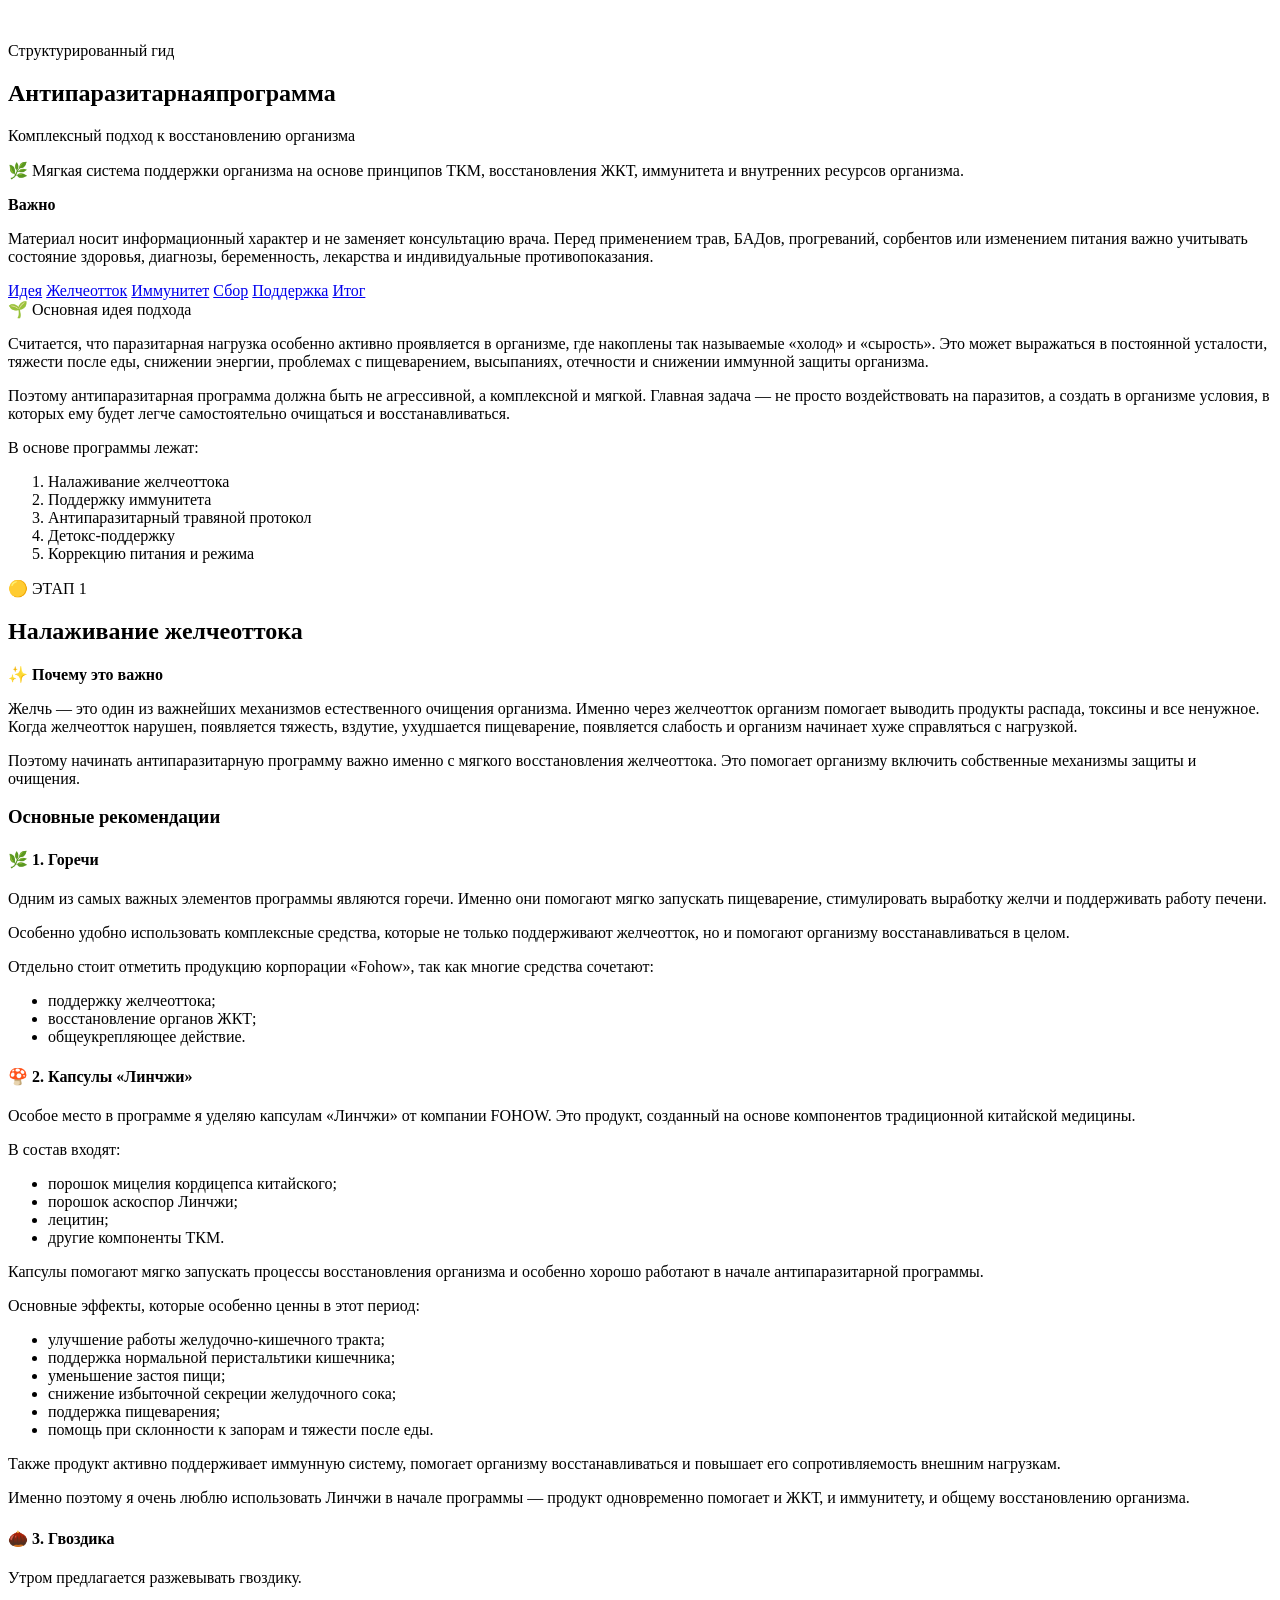
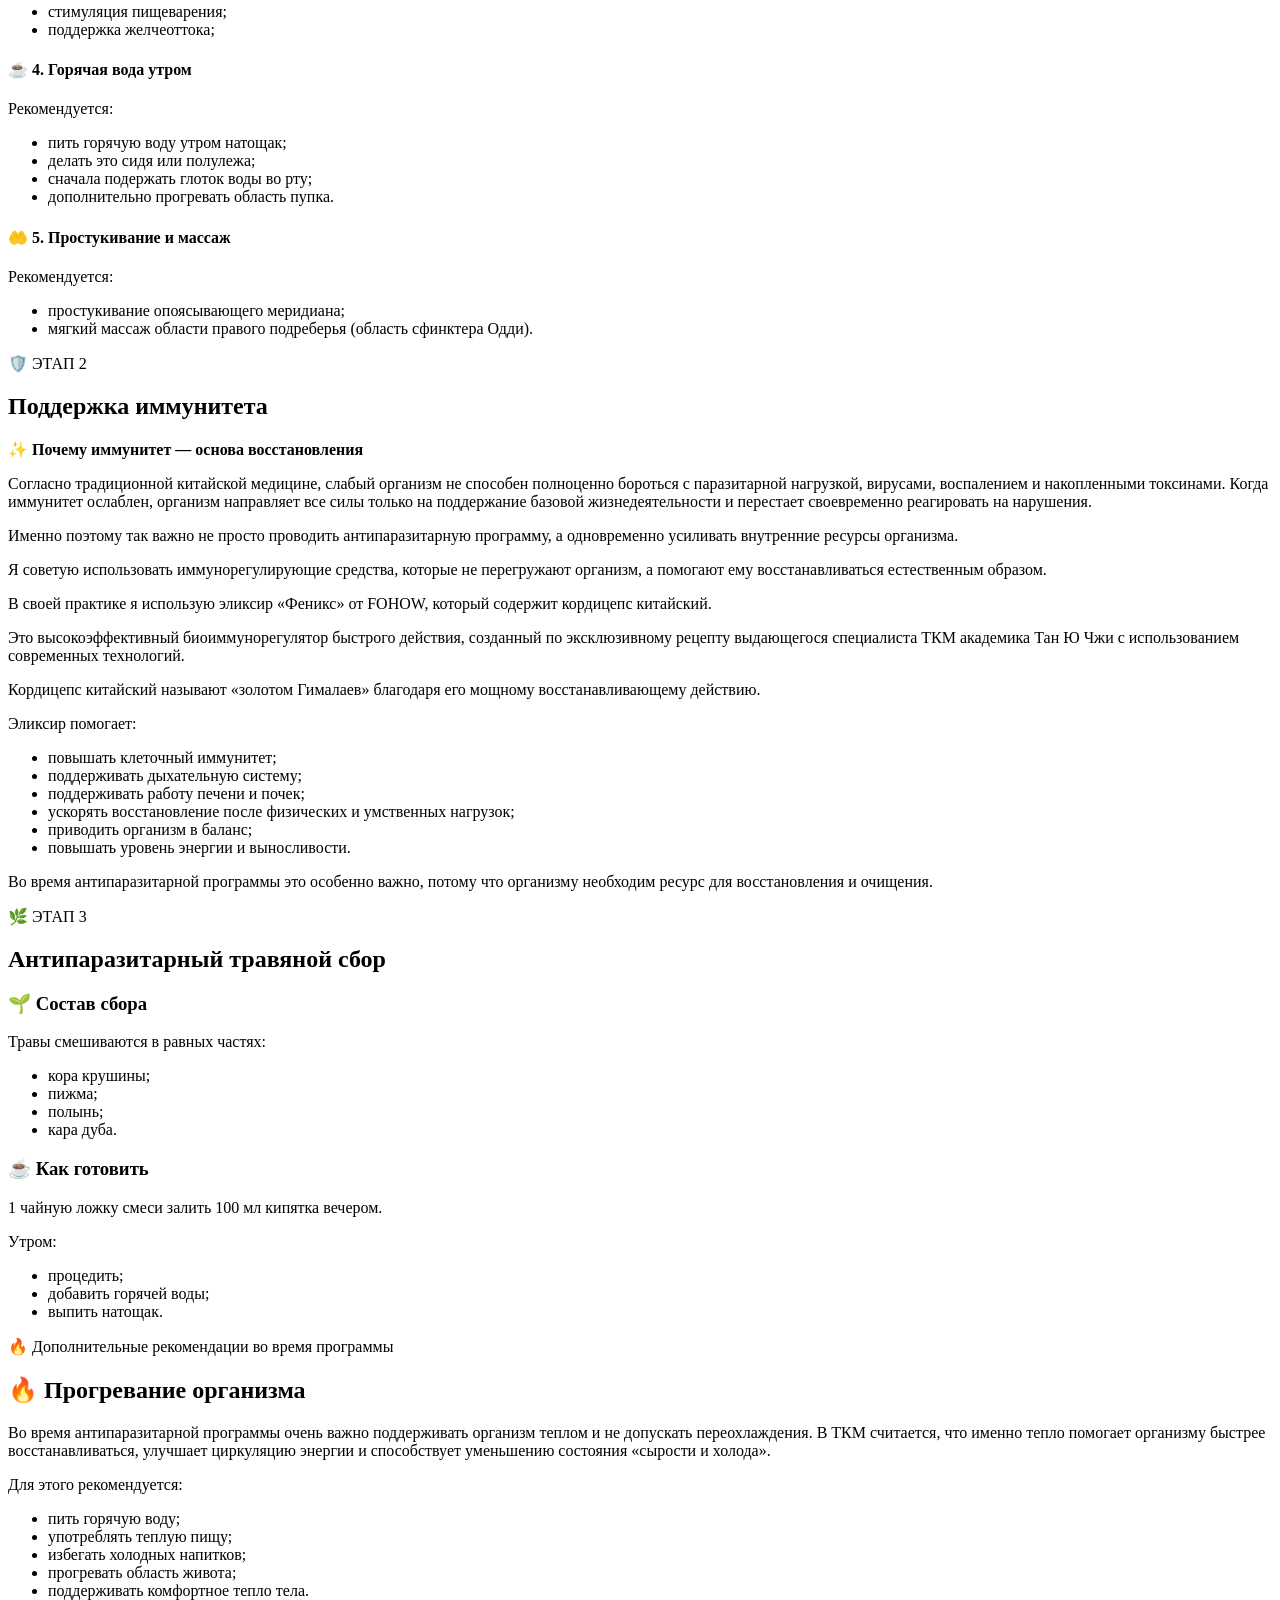
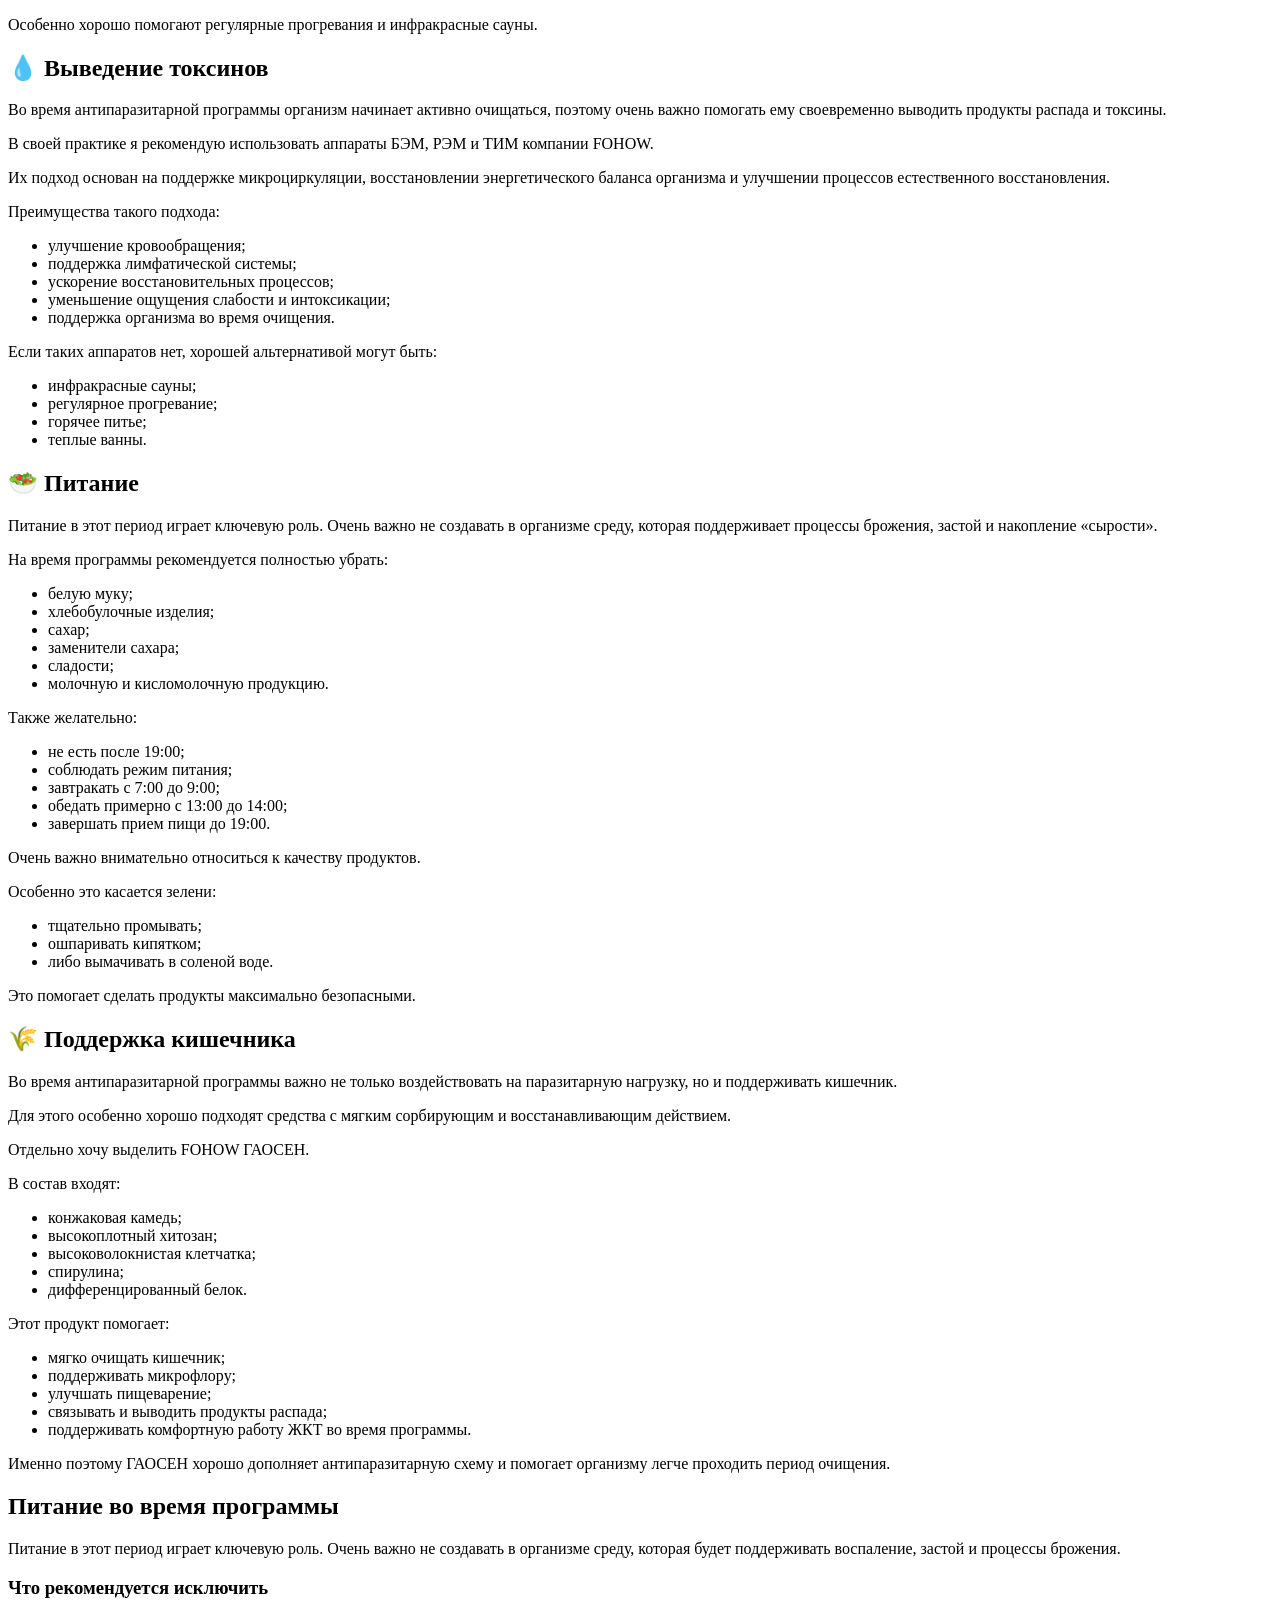
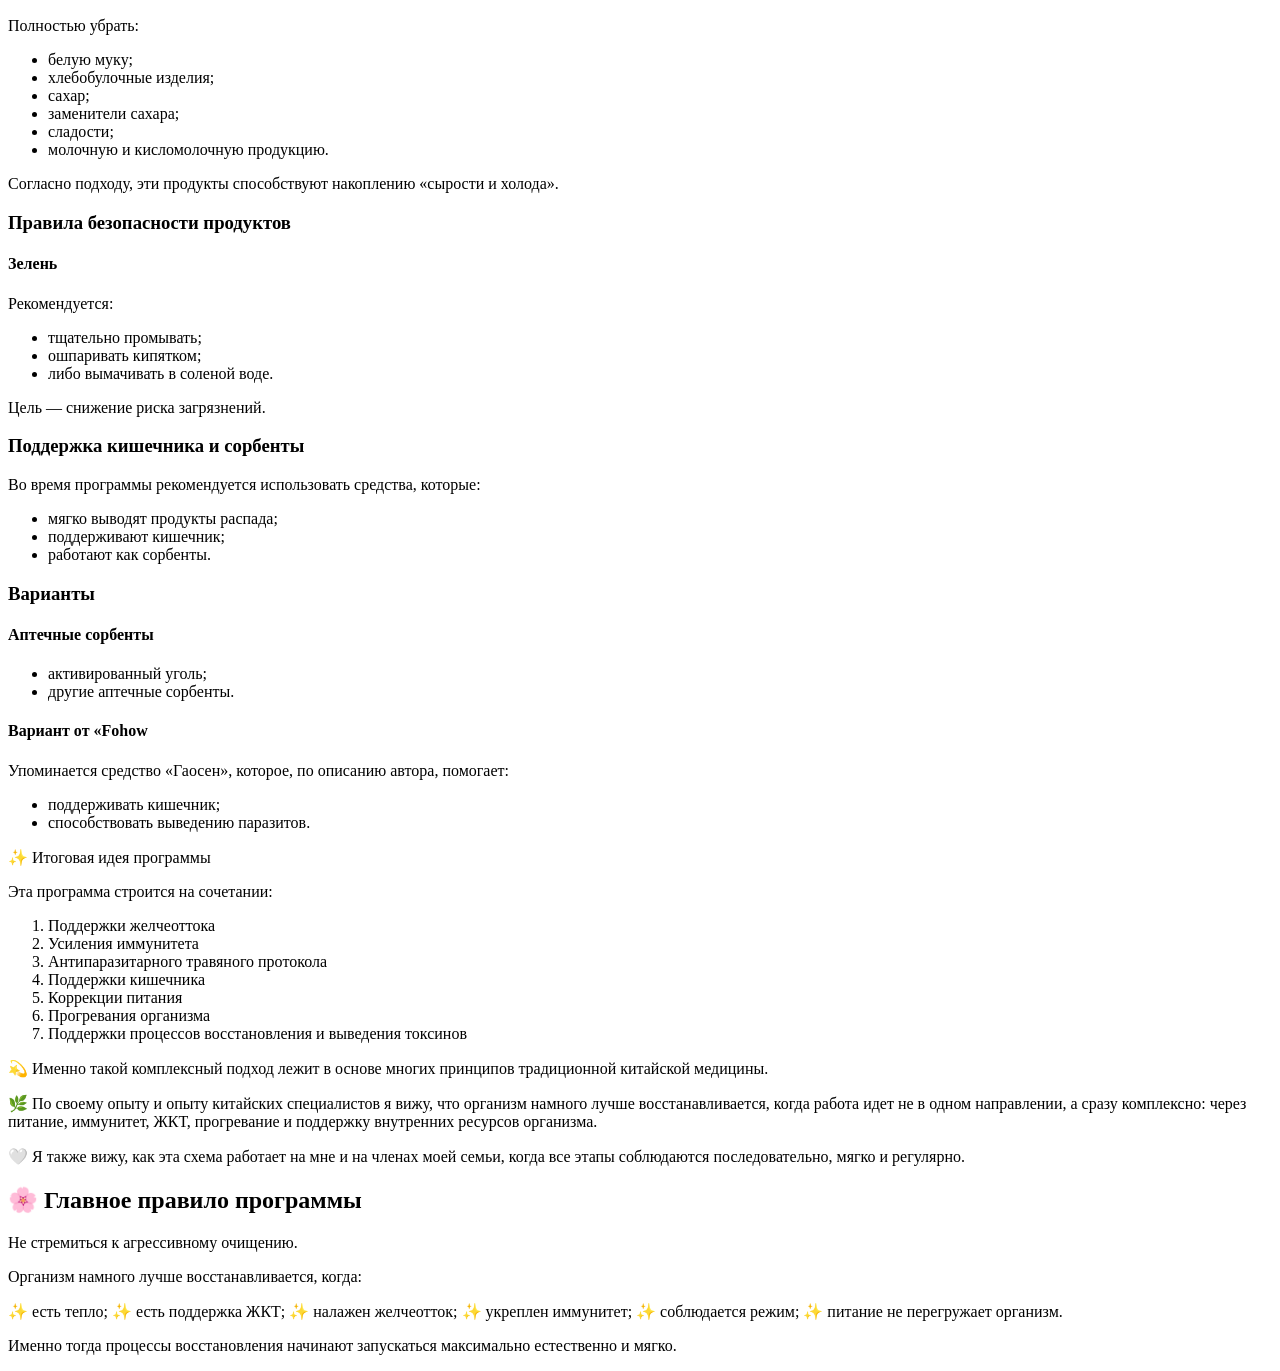
==== index.html @ 3c1a1177 "Add files via upload" ====
<!doctype html>
<html lang="ru">
<head>
  <meta charset="utf-8">
  <meta name="viewport" content="width=device-width, initial-scale=1">
  <title>Антипаразитарная программа</title>
  <link rel="preconnect" href="https://fonts.googleapis.com">
  <link rel="preconnect" href="https://fonts.gstatic.com" crossorigin>
  <link href="https://fonts.googleapis.com/css2?family=Manrope:wght@400;500;600;700;800&family=Playfair+Display:wght@700;800&display=swap" rel="stylesheet">
  <link rel="stylesheet" href="styles.css">
</head>
<body>
  <main class="page-shell">
    <section class="hero">
      <div class="hero-media" aria-hidden="true">
        <img src="assets/hero-wellness.png" alt="">
      </div>
      <div class="hero-content">
        <p class="eyebrow">Структурированный гид</p>
        <h1><span>Антипаразитарная</span><span>программа</span></h1>
        <p class="hero-subtitle">Комплексный подход к восстановлению организма</p>
      </div>
    </section>

    <section class="intro glass-block">
      <p>🌿 Мягкая система поддержки организма на основе принципов ТКМ, восстановления ЖКТ, иммунитета и внутренних ресурсов организма.</p>
    </section>

    <section class="warning-block">
      <strong>Важно</strong>
      <p>Материал носит информационный характер и не заменяет консультацию врача. Перед применением трав, БАДов, прогреваний, сорбентов или изменением питания важно учитывать состояние здоровья, диагнозы, беременность, лекарства и индивидуальные противопоказания.</p>
    </section>

    <nav class="pill-nav" aria-label="Разделы программы">
      <a href="#idea">Идея</a>
      <a href="#stage-1">Желчеотток</a>
      <a href="#stage-2">Иммунитет</a>
      <a href="#stage-3">Сбор</a>
      <a href="#support">Поддержка</a>
      <a href="#final">Итог</a>
    </nav>

    <section id="idea" class="content-card card-sage">
      <div class="section-kicker">🌱 Основная идея подхода</div>
      <p>Считается, что паразитарная нагрузка особенно активно проявляется в организме, где накоплены так называемые «холод» и «сырость». Это может выражаться в постоянной усталости, тяжести после еды, снижении энергии, проблемах с пищеварением, высыпаниях, отечности и снижении иммунной защиты организма.</p>
      <p>Поэтому антипаразитарная программа должна быть не агрессивной, а комплексной и мягкой. Главная задача — не просто воздействовать на паразитов, а создать в организме условия, в которых ему будет легче самостоятельно очищаться и восстанавливаться.</p>
      <div class="lux-list">
        <p>В основе программы лежат:</p>
        <ol>
          <li>Налаживание желчеоттока</li>
          <li>Поддержку иммунитета</li>
          <li>Антипаразитарный травяной протокол</li>
          <li>Детокс-поддержку</li>
          <li>Коррекцию питания и режима</li>
        </ol>
      </div>
    </section>

    <section id="stage-1" class="content-card card-gold">
      <div class="stage-label">🟡 ЭТАП 1</div>
      <h2>Налаживание желчеоттока</h2>

      <div class="warning-block compact">
        <strong>✨ Почему это важно</strong>
        <p>Желчь — это один из важнейших механизмов естественного очищения организма. Именно через желчеотток организм помогает выводить продукты распада, токсины и все ненужное. Когда желчеотток нарушен, появляется тяжесть, вздутие, ухудшается пищеварение, появляется слабость и организм начинает хуже справляться с нагрузкой.</p>
      </div>

      <p>Поэтому начинать антипаразитарную программу важно именно с мягкого восстановления желчеоттока. Это помогает организму включить собственные механизмы защиты и очищения.</p>

      <h3>Основные рекомендации</h3>
      <article class="mini-panel">
        <h4>🌿 1. Горечи</h4>
        <p>Одним из самых важных элементов программы являются горечи. Именно они помогают мягко запускать пищеварение, стимулировать выработку желчи и поддерживать работу печени.</p>
        <p>Особенно удобно использовать комплексные средства, которые не только поддерживают желчеотток, но и помогают организму восстанавливаться в целом.</p>
        <p>Отдельно стоит отметить продукцию корпорации «Fohow», так как многие средства сочетают:</p>
        <ul>
          <li>поддержку желчеоттока;</li>
          <li>восстановление органов ЖКТ;</li>
          <li>общеукрепляющее действие.</li>
        </ul>
      </article>

      <article class="mini-panel">
        <h4>🍄 2. Капсулы «Линчжи»</h4>
        <p>Особое место в программе я уделяю капсулам «Линчжи» от компании FOHOW. Это продукт, созданный на основе компонентов традиционной китайской медицины.</p>
        <p>В состав входят:</p>
        <ul>
          <li>порошок мицелия кордицепса китайского;</li>
          <li>порошок аскоспор Линчжи;</li>
          <li>лецитин;</li>
          <li>другие компоненты ТКМ.</li>
        </ul>
        <p>Капсулы помогают мягко запускать процессы восстановления организма и особенно хорошо работают в начале антипаразитарной программы.</p>
        <p>Основные эффекты, которые особенно ценны в этот период:</p>
        <ul>
          <li>улучшение работы желудочно-кишечного тракта;</li>
          <li>поддержка нормальной перистальтики кишечника;</li>
          <li>уменьшение застоя пищи;</li>
          <li>снижение избыточной секреции желудочного сока;</li>
          <li>поддержка пищеварения;</li>
          <li>помощь при склонности к запорам и тяжести после еды.</li>
        </ul>
        <p>Также продукт активно поддерживает иммунную систему, помогает организму восстанавливаться и повышает его сопротивляемость внешним нагрузкам.</p>
        <p>Именно поэтому я очень люблю использовать Линчжи в начале программы — продукт одновременно помогает и ЖКТ, и иммунитету, и общему восстановлению организма.</p>
      </article>

      <article class="mini-panel">
        <h4>🌰 3. Гвоздика</h4>
        <p>Утром предлагается разжевывать гвоздику.</p>
        <ul>
          <li>стимуляция пищеварения;</li>
          <li>поддержка желчеоттока;</li>
        </ul>
      </article>

      <article class="mini-panel">
        <h4>☕ 4. Горячая вода утром</h4>
        <p>Рекомендуется:</p>
        <ul>
          <li>пить горячую воду утром натощак;</li>
          <li>делать это сидя или полулежа;</li>
          <li>сначала подержать глоток воды во рту;</li>
          <li>дополнительно прогревать область пупка.</li>
        </ul>
      </article>

      <article class="mini-panel">
        <h4>🤲 5. Простукивание и массаж</h4>
        <p>Рекомендуется:</p>
        <ul>
          <li>простукивание опоясывающего меридиана;</li>
          <li>мягкий массаж области правого подреберья (область сфинктера Одди).</li>
        </ul>
      </article>
    </section>

    <section id="stage-2" class="content-card card-blue">
      <div class="stage-label">🛡️ ЭТАП 2</div>
      <h2>Поддержка иммунитета</h2>

      <div class="warning-block compact">
        <strong>✨ Почему иммунитет — основа восстановления</strong>
        <p>Согласно традиционной китайской медицине, слабый организм не способен полноценно бороться с паразитарной нагрузкой, вирусами, воспалением и накопленными токсинами. Когда иммунитет ослаблен, организм направляет все силы только на поддержание базовой жизнедеятельности и перестает своевременно реагировать на нарушения.</p>
      </div>

      <p>Именно поэтому так важно не просто проводить антипаразитарную программу, а одновременно усиливать внутренние ресурсы организма.</p>
      <p>Я советую использовать иммунорегулирующие средства, которые не перегружают организм, а помогают ему восстанавливаться естественным образом.</p>
      <p>В своей практике я использую эликсир «Феникс» от FOHOW, который содержит кордицепс китайский.</p>
      <p>Это высокоэффективный биоиммунорегулятор быстрого действия, созданный по эксклюзивному рецепту выдающегося специалиста ТКМ академика Тан Ю Чжи с использованием современных технологий.</p>
      <p>Кордицепс китайский называют «золотом Гималаев» благодаря его мощному восстанавливающему действию.</p>
      <p>Эликсир помогает:</p>
      <ul>
        <li>повышать клеточный иммунитет;</li>
        <li>поддерживать дыхательную систему;</li>
        <li>поддерживать работу печени и почек;</li>
        <li>ускорять восстановление после физических и умственных нагрузок;</li>
        <li>приводить организм в баланс;</li>
        <li>повышать уровень энергии и выносливости.</li>
      </ul>
      <div class="warning-block compact">
        <p>Во время антипаразитарной программы это особенно важно, потому что организму необходим ресурс для восстановления и очищения.</p>
      </div>
    </section>

    <section id="stage-3" class="content-card card-herbal">
      <div class="stage-label">🌿 ЭТАП 3</div>
      <h2>Антипаразитарный травяной сбор</h2>

      <article class="mini-panel">
        <h3>🌱 Состав сбора</h3>
        <p>Травы смешиваются в равных частях:</p>
        <ul>
          <li>кора крушины;</li>
          <li>пижма;</li>
          <li>полынь;</li>
          <li>кара дуба.</li>
        </ul>
      </article>

      <article class="mini-panel">
        <h3>☕ Как готовить</h3>
        <p>1 чайную ложку смеси залить 100 мл кипятка вечером.</p>
        <p>Утром:</p>
        <ul>
          <li>процедить;</li>
          <li>добавить горячей воды;</li>
          <li>выпить натощак.</li>
        </ul>
      </article>
    </section>

    <section id="support" class="content-card card-coral">
      <div class="section-kicker">🔥 Дополнительные рекомендации во время программы</div>

      <article class="mini-panel">
        <h2>🔥 Прогревание организма</h2>
        <p>Во время антипаразитарной программы очень важно поддерживать организм теплом и не допускать переохлаждения. В ТКМ считается, что именно тепло помогает организму быстрее восстанавливаться, улучшает циркуляцию энергии и способствует уменьшению состояния «сырости и холода».</p>
        <p>Для этого рекомендуется:</p>
        <ul>
          <li>пить горячую воду;</li>
          <li>употреблять теплую пищу;</li>
          <li>избегать холодных напитков;</li>
          <li>прогревать область живота;</li>
          <li>поддерживать комфортное тепло тела.</li>
        </ul>
        <p>Особенно хорошо помогают регулярные прогревания и инфракрасные сауны.</p>
      </article>

      <article class="mini-panel">
        <h2>💧 Выведение токсинов</h2>
        <p>Во время антипаразитарной программы организм начинает активно очищаться, поэтому очень важно помогать ему своевременно выводить продукты распада и токсины.</p>
        <p>В своей практике я рекомендую использовать аппараты БЭМ, РЭМ и ТИМ компании FOHOW.</p>
        <p>Их подход основан на поддержке микроциркуляции, восстановлении энергетического баланса организма и улучшении процессов естественного восстановления.</p>
        <p>Преимущества такого подхода:</p>
        <ul>
          <li>улучшение кровообращения;</li>
          <li>поддержка лимфатической системы;</li>
          <li>ускорение восстановительных процессов;</li>
          <li>уменьшение ощущения слабости и интоксикации;</li>
          <li>поддержка организма во время очищения.</li>
        </ul>
        <p>Если таких аппаратов нет, хорошей альтернативой могут быть:</p>
        <ul>
          <li>инфракрасные сауны;</li>
          <li>регулярное прогревание;</li>
          <li>горячее питье;</li>
          <li>теплые ванны.</li>
        </ul>
      </article>

      <article class="mini-panel">
        <h2>🥗 Питание</h2>
        <p>Питание в этот период играет ключевую роль. Очень важно не создавать в организме среду, которая поддерживает процессы брожения, застой и накопление «сырости».</p>
        <p>На время программы рекомендуется полностью убрать:</p>
        <ul>
          <li>белую муку;</li>
          <li>хлебобулочные изделия;</li>
          <li>сахар;</li>
          <li>заменители сахара;</li>
          <li>сладости;</li>
          <li>молочную и кисломолочную продукцию.</li>
        </ul>
        <p>Также желательно:</p>
        <ul>
          <li>не есть после 19:00;</li>
          <li>соблюдать режим питания;</li>
          <li>завтракать с 7:00 до 9:00;</li>
          <li>обедать примерно с 13:00 до 14:00;</li>
          <li>завершать прием пищи до 19:00.</li>
        </ul>
        <p>Очень важно внимательно относиться к качеству продуктов.</p>
        <p>Особенно это касается зелени:</p>
        <ul>
          <li>тщательно промывать;</li>
          <li>ошпаривать кипятком;</li>
          <li>либо вымачивать в соленой воде.</li>
        </ul>
        <p>Это помогает сделать продукты максимально безопасными.</p>
      </article>

      <article class="mini-panel">
        <h2>🌾 Поддержка кишечника</h2>
        <p>Во время антипаразитарной программы важно не только воздействовать на паразитарную нагрузку, но и поддерживать кишечник.</p>
        <p>Для этого особенно хорошо подходят средства с мягким сорбирующим и восстанавливающим действием.</p>
        <p>Отдельно хочу выделить FOHOW ГАОСЕН.</p>
        <p>В состав входят:</p>
        <ul>
          <li>конжаковая камедь;</li>
          <li>высокоплотный хитозан;</li>
          <li>высоковолокнистая клетчатка;</li>
          <li>спирулина;</li>
          <li>дифференцированный белок.</li>
        </ul>
        <p>Этот продукт помогает:</p>
        <ul>
          <li>мягко очищать кишечник;</li>
          <li>поддерживать микрофлору;</li>
          <li>улучшать пищеварение;</li>
          <li>связывать и выводить продукты распада;</li>
          <li>поддерживать комфортную работу ЖКТ во время программы.</li>
        </ul>
        <p>Именно поэтому ГАОСЕН хорошо дополняет антипаразитарную схему и помогает организму легче проходить период очищения.</p>
      </article>
    </section>

    <section class="content-card card-ivory">
      <h2>Питание во время программы</h2>
      <p>Питание в этот период играет ключевую роль. Очень важно не создавать в организме среду, которая будет поддерживать воспаление, застой и процессы брожения.</p>

      <article class="mini-panel">
        <h3>Что рекомендуется исключить</h3>
        <p>Полностью убрать:</p>
        <ul>
          <li>белую муку;</li>
          <li>хлебобулочные изделия;</li>
          <li>сахар;</li>
          <li>заменители сахара;</li>
          <li>сладости;</li>
          <li>молочную и кисломолочную продукцию.</li>
        </ul>
        <div class="warning-block compact">
          <p>Согласно подходу, эти продукты способствуют накоплению «сырости и холода».</p>
        </div>
      </article>

      <article class="mini-panel">
        <h3>Правила безопасности продуктов</h3>
        <h4>Зелень</h4>
        <p>Рекомендуется:</p>
        <ul>
          <li>тщательно промывать;</li>
          <li>ошпаривать кипятком;</li>
          <li>либо вымачивать в соленой воде.</li>
        </ul>
        <p>Цель — снижение риска загрязнений.</p>
      </article>

      <article class="mini-panel">
        <h3>Поддержка кишечника и сорбенты</h3>
        <p>Во время программы рекомендуется использовать средства, которые:</p>
        <ul>
          <li>мягко выводят продукты распада;</li>
          <li>поддерживают кишечник;</li>
          <li>работают как сорбенты.</li>
        </ul>
      </article>

      <article class="mini-panel">
        <h3>Варианты</h3>
        <h4>Аптечные сорбенты</h4>
        <ul>
          <li>активированный уголь;</li>
          <li>другие аптечные сорбенты.</li>
        </ul>
        <h4>Вариант от «Fohow</h4>
        <p>Упоминается средство «Гаосен», которое, по описанию автора, помогает:</p>
        <ul>
          <li>поддерживать кишечник;</li>
          <li>способствовать выведению паразитов.</li>
        </ul>
      </article>
    </section>

    <section id="final" class="content-card card-night">
      <div class="section-kicker">✨ Итоговая идея программы</div>
      <p>Эта программа строится на сочетании:</p>
      <ol>
        <li>Поддержки желчеоттока</li>
        <li>Усиления иммунитета</li>
        <li>Антипаразитарного травяного протокола</li>
        <li>Поддержки кишечника</li>
        <li>Коррекции питания</li>
        <li>Прогревания организма</li>
        <li>Поддержки процессов восстановления и выведения токсинов</li>
      </ol>
      <p>💫 Именно такой комплексный подход лежит в основе многих принципов традиционной китайской медицины.</p>
      <p>🌿 По своему опыту и опыту китайских специалистов я вижу, что организм намного лучше восстанавливается, когда работа идет не в одном направлении, а сразу комплексно: через питание, иммунитет, ЖКТ, прогревание и поддержку внутренних ресурсов организма.</p>
      <p>🤍 Я также вижу, как эта схема работает на мне и на членах моей семьи, когда все этапы соблюдаются последовательно, мягко и регулярно.</p>

      <div class="final-rule">
        <h2>🌸 Главное правило программы</h2>
        <p>Не стремиться к агрессивному очищению.</p>
        <p>Организм намного лучше восстанавливается, когда:</p>
        <p>✨ есть тепло; ✨ есть поддержка ЖКТ; ✨ налажен желчеотток; ✨ укреплен иммунитет; ✨ соблюдается режим; ✨ питание не перегружает организм.</p>
        <p>Именно тогда процессы восстановления начинают запускаться максимально естественно и мягко.</p>
      </div>
    </section>
  </main>
</body>
</html>
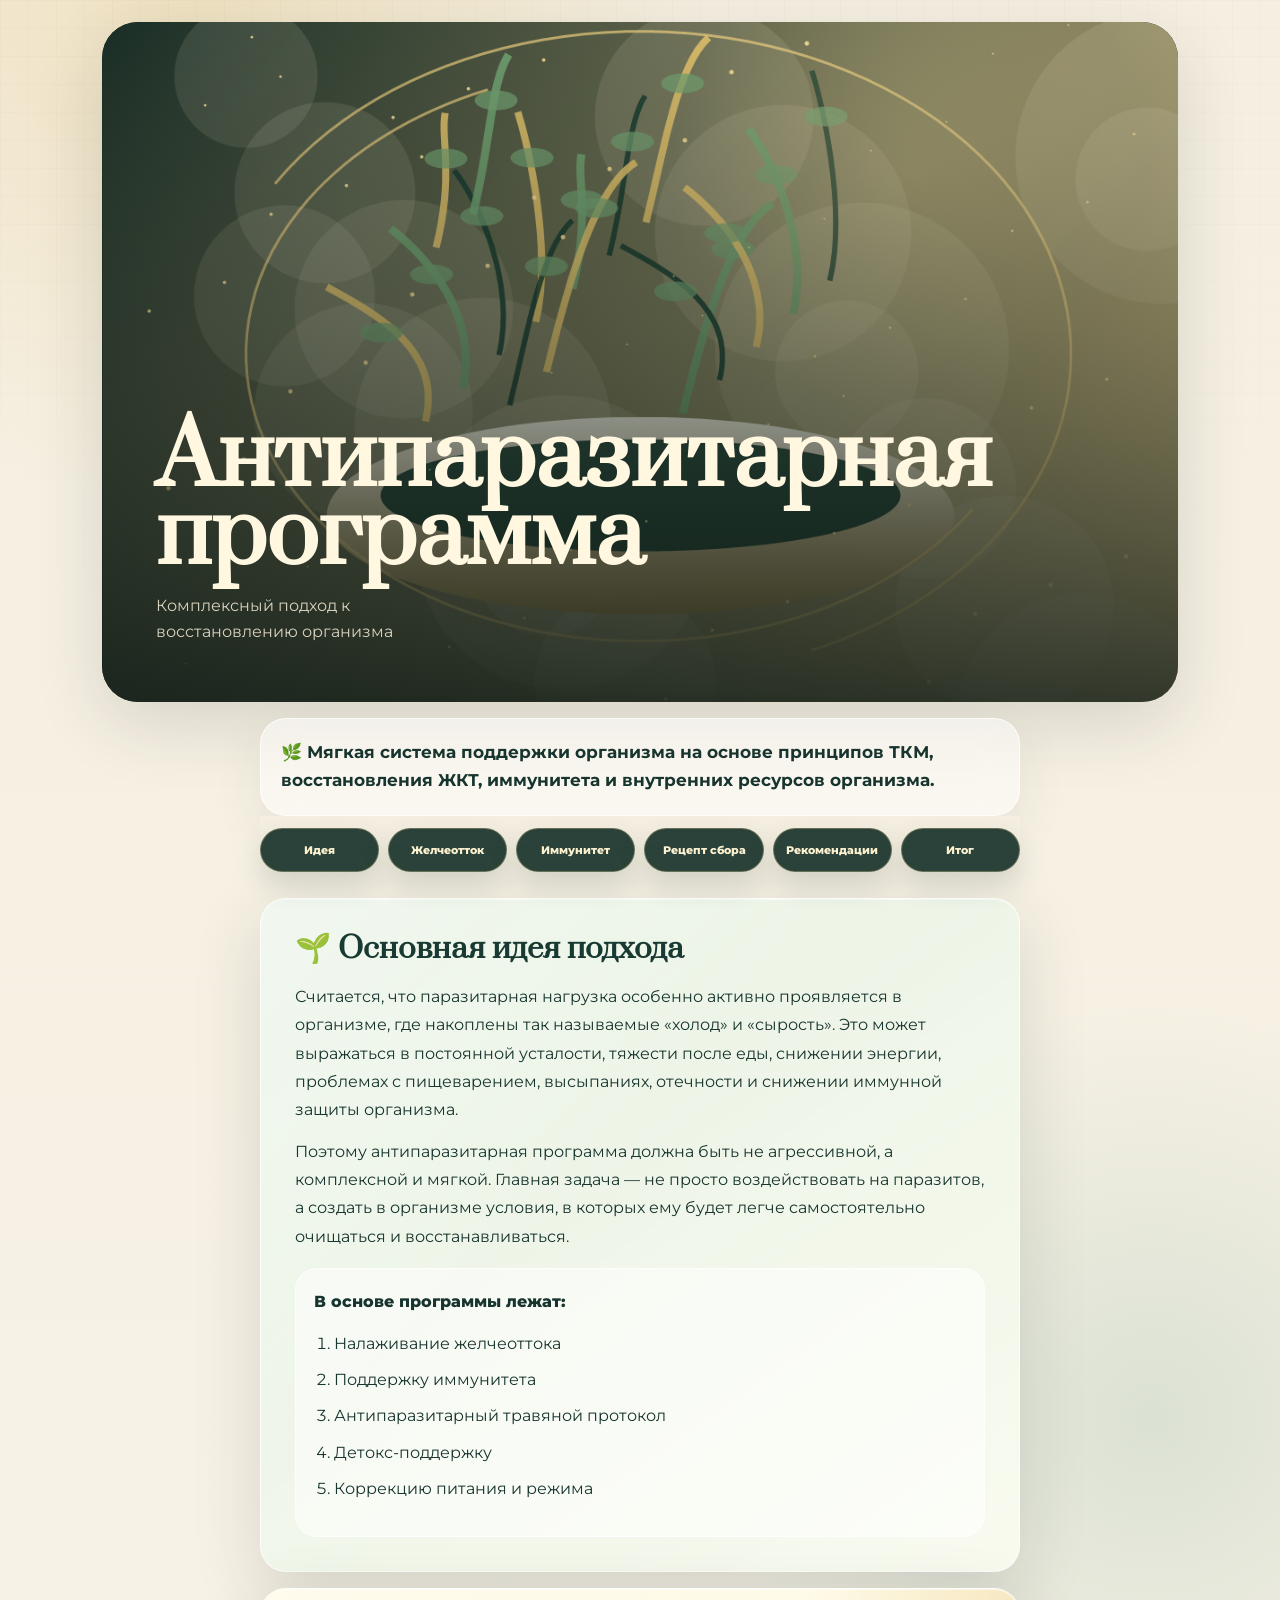
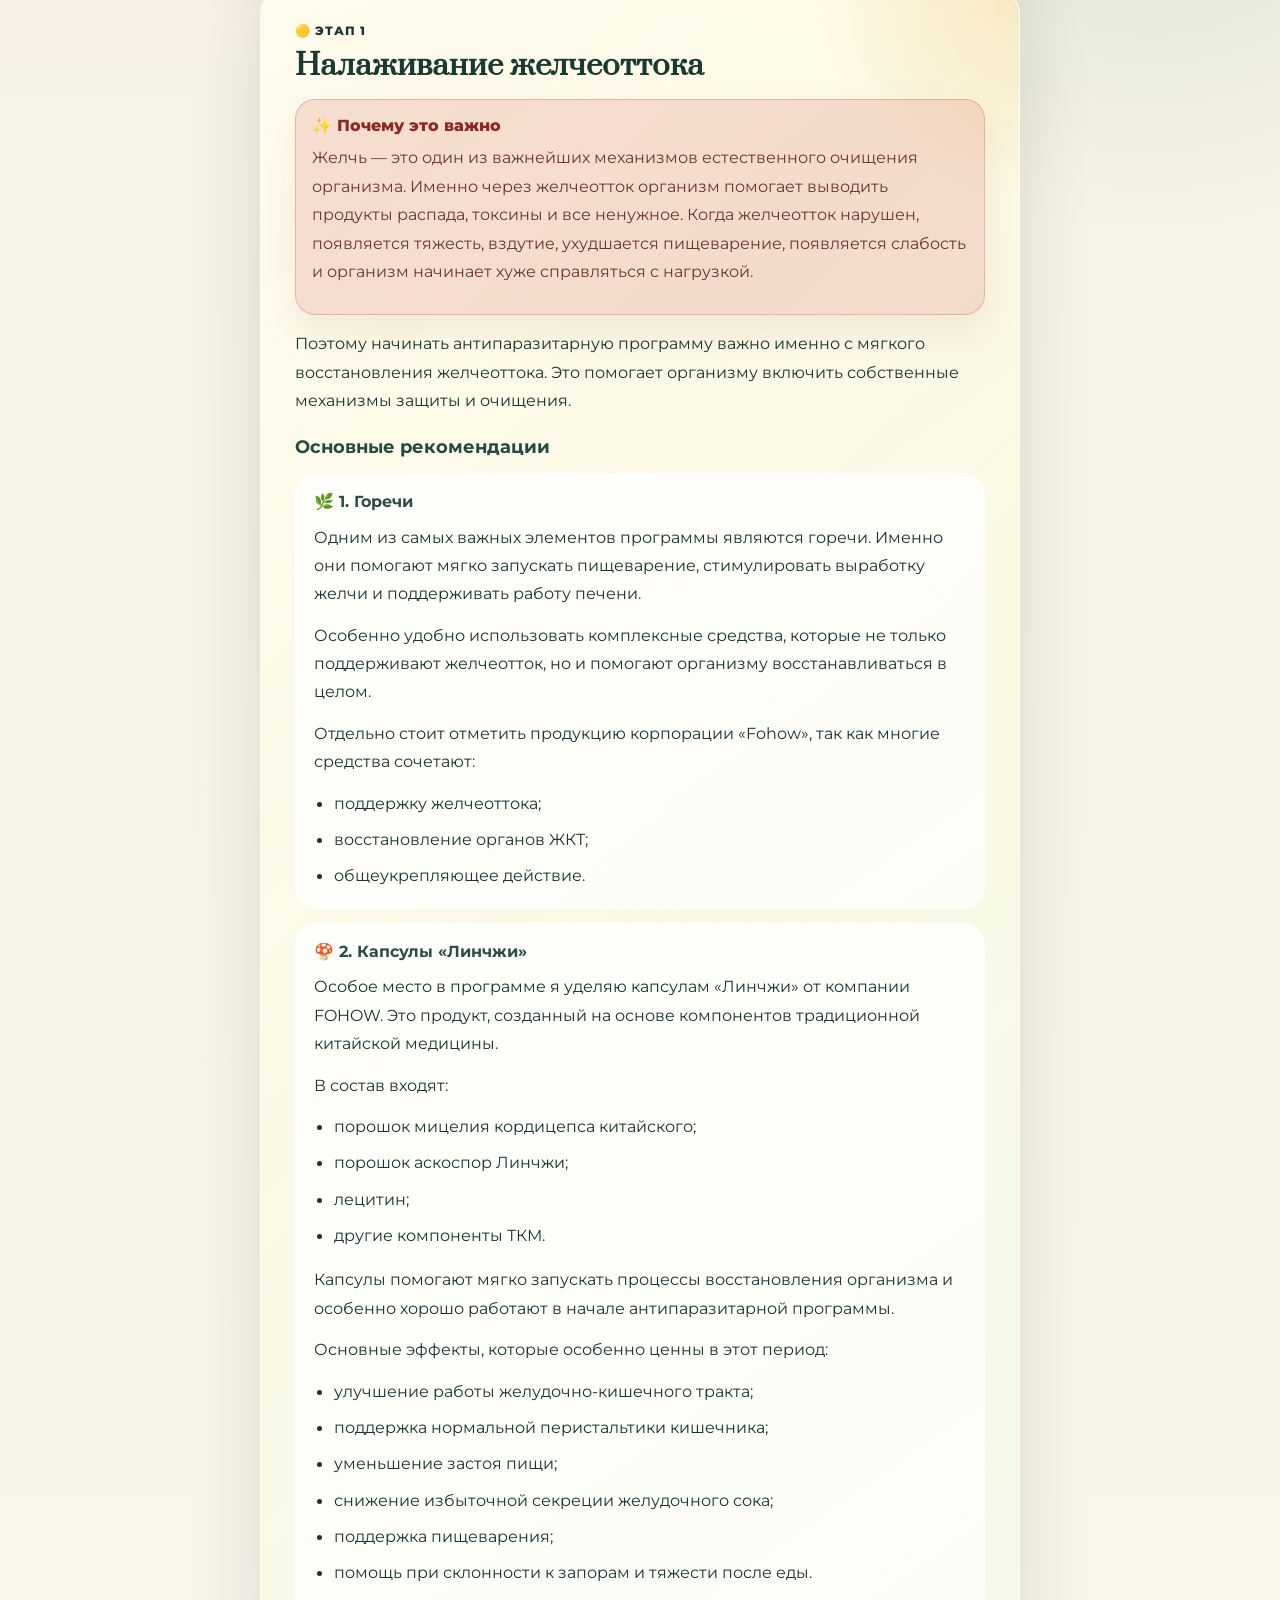
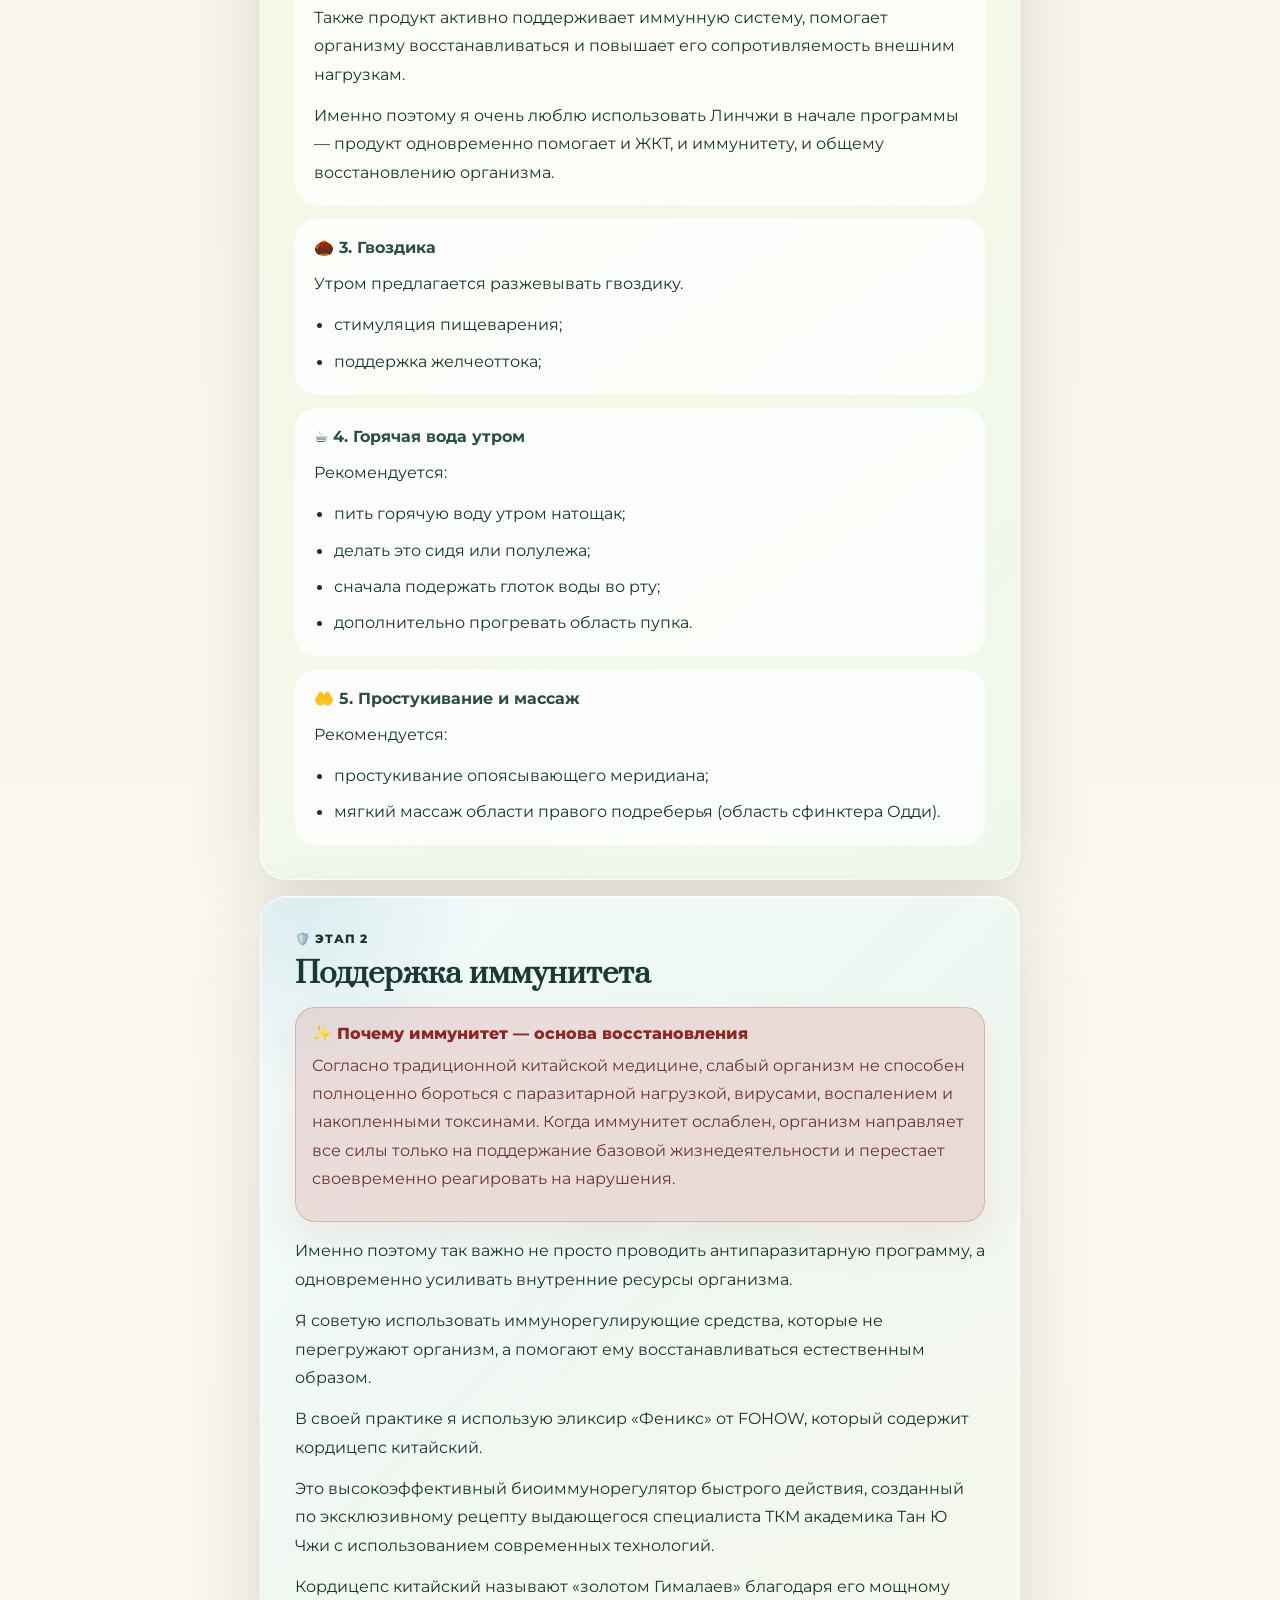
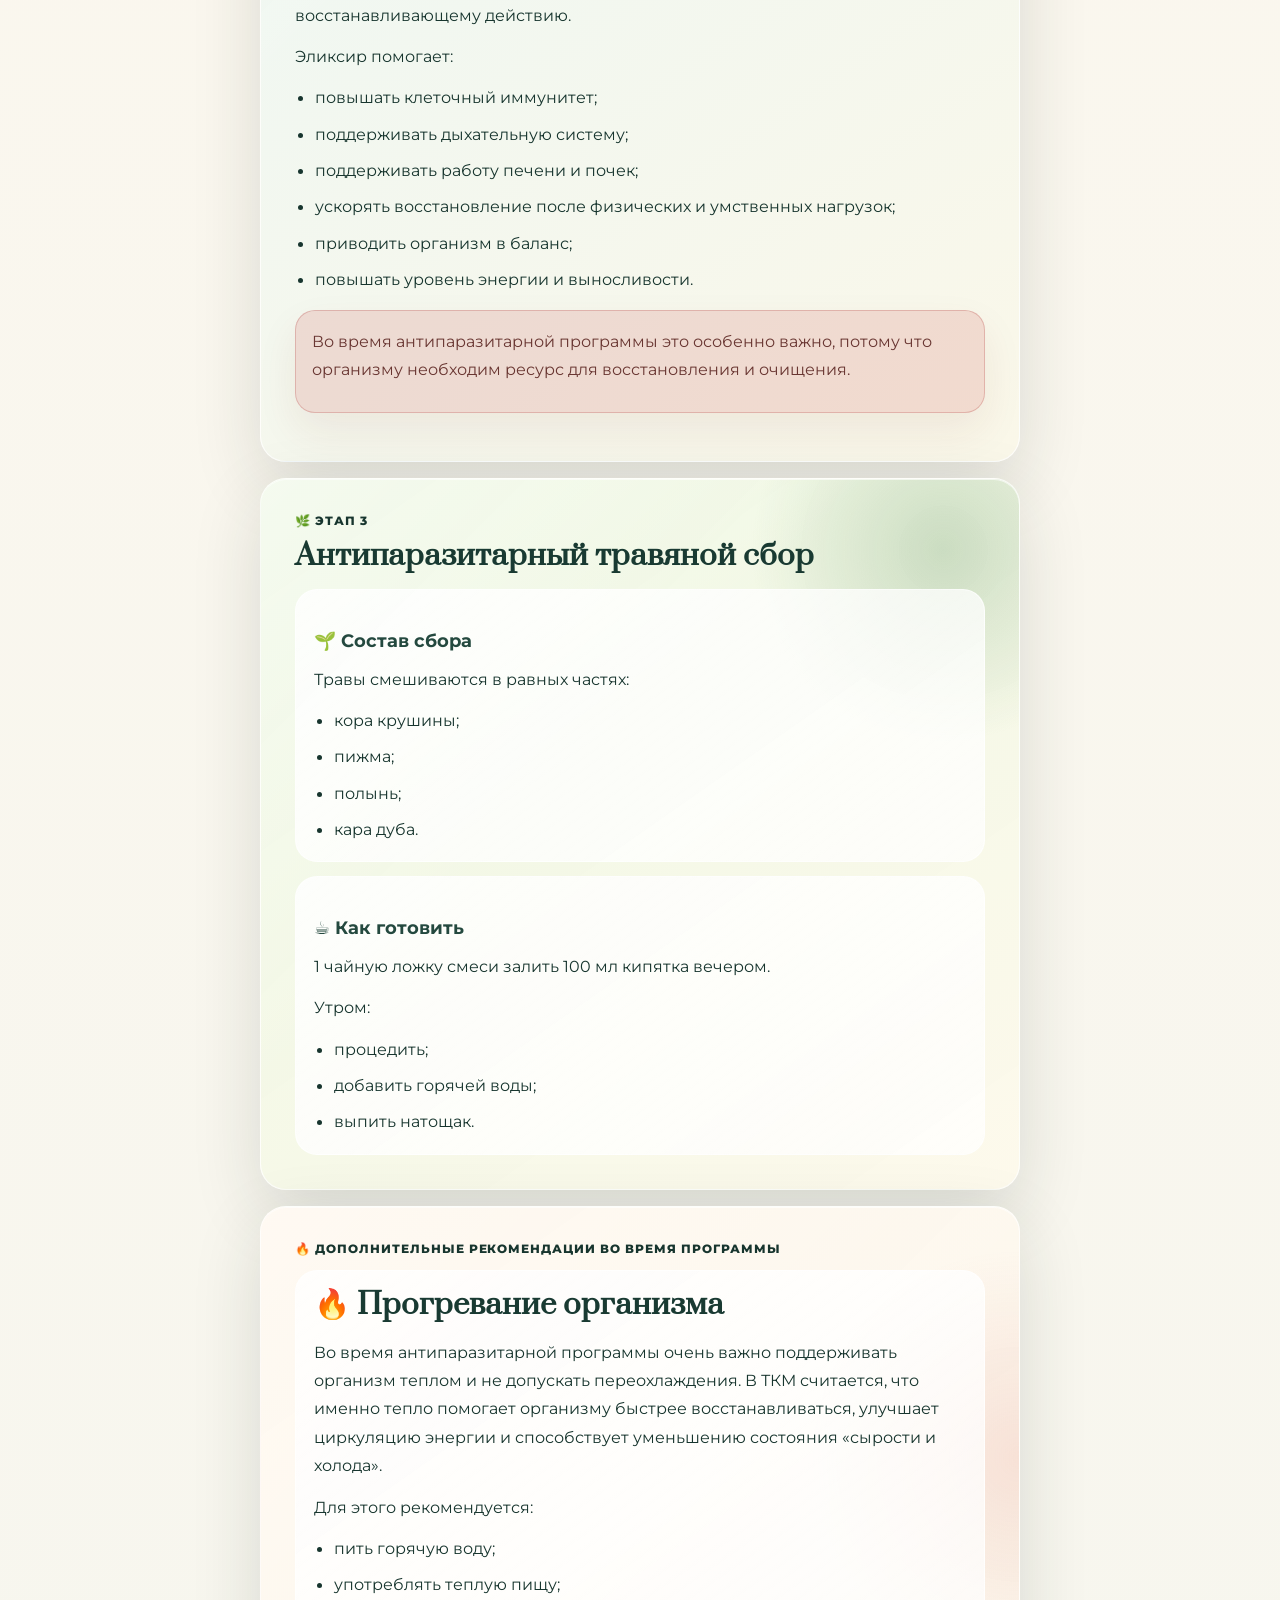
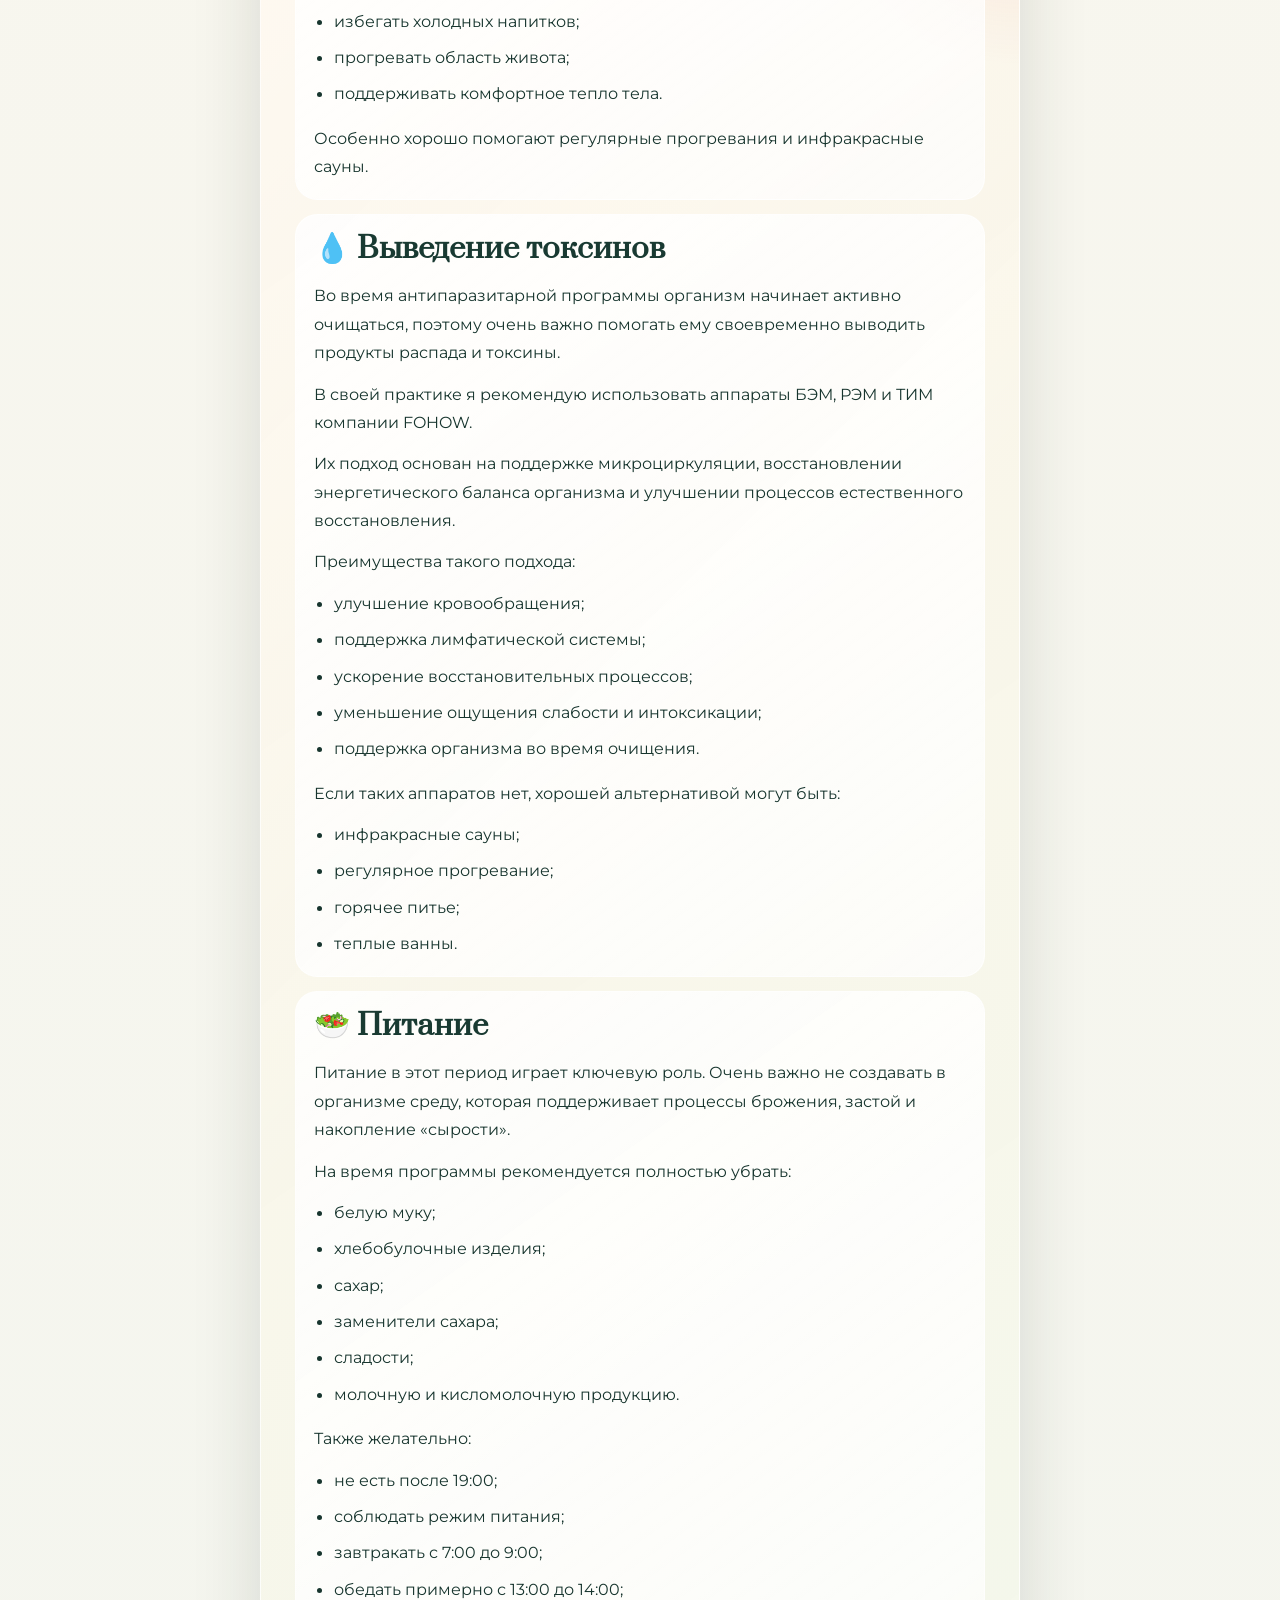
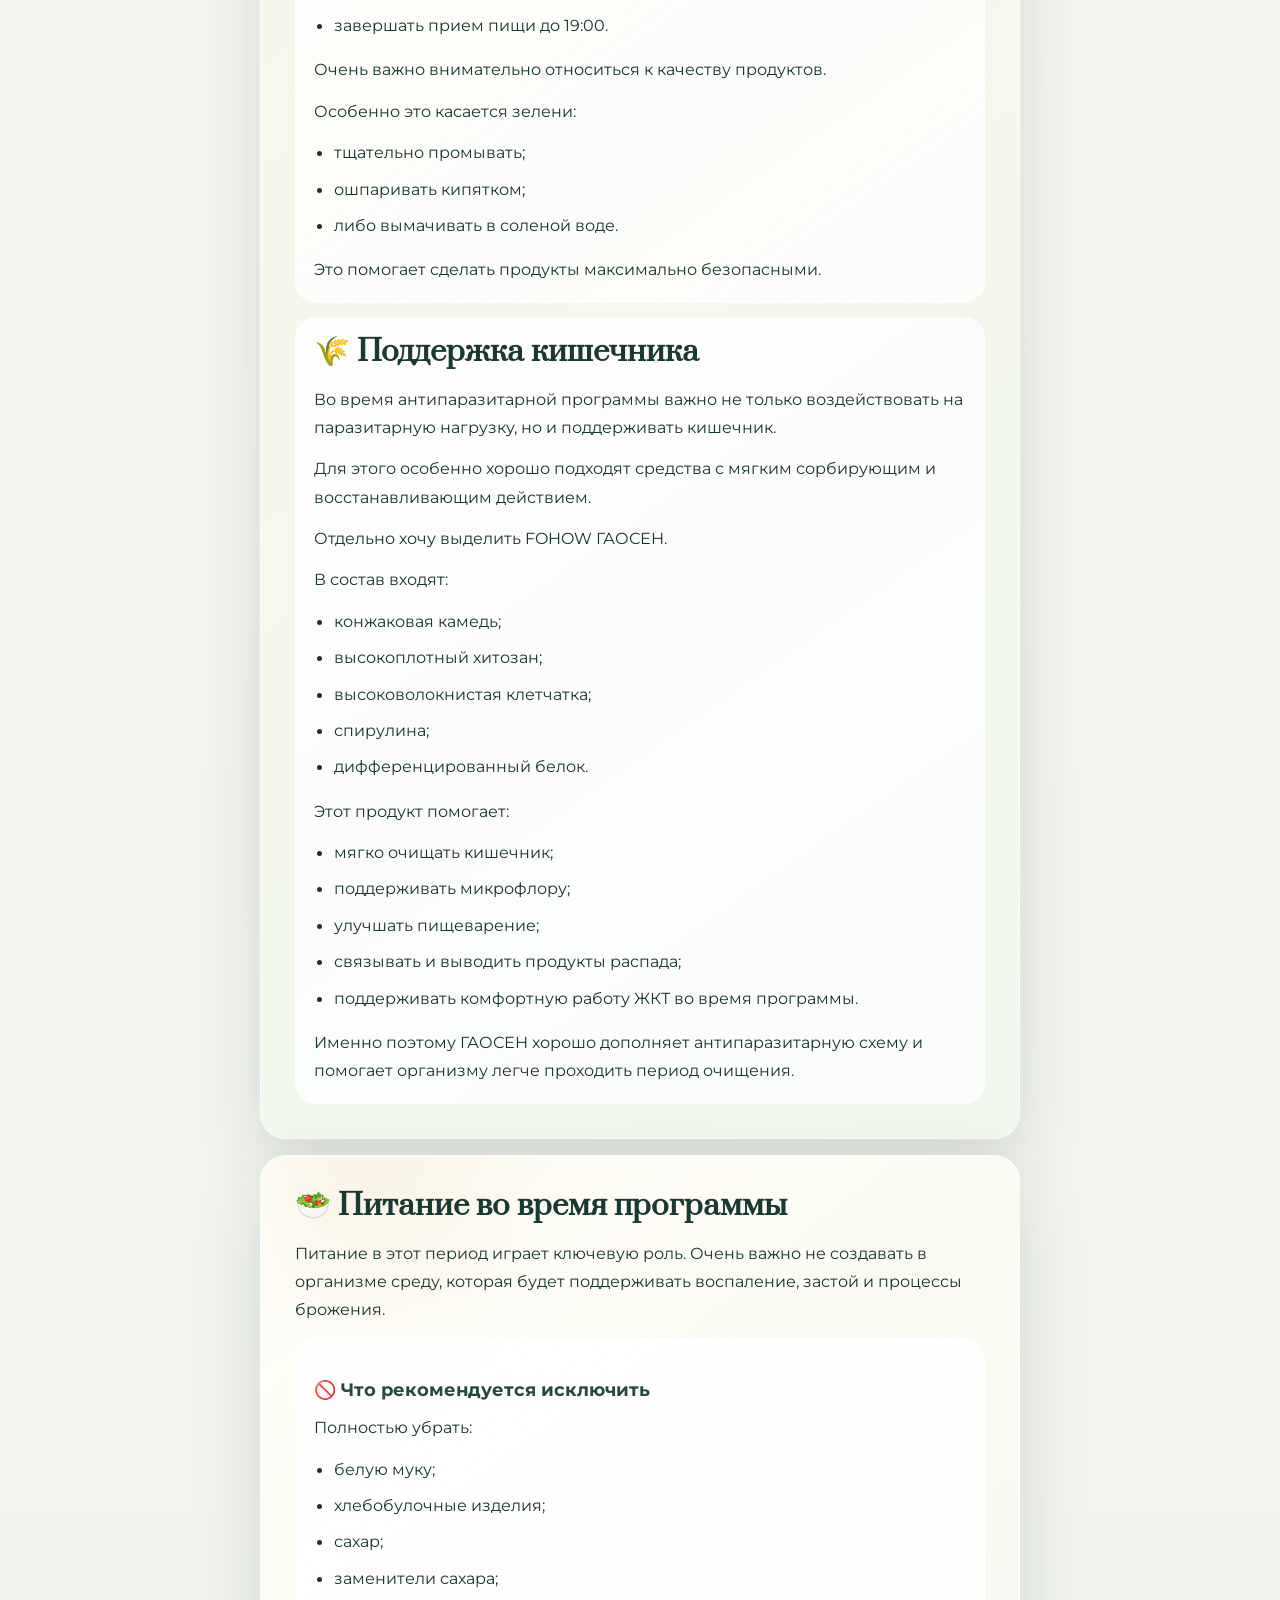
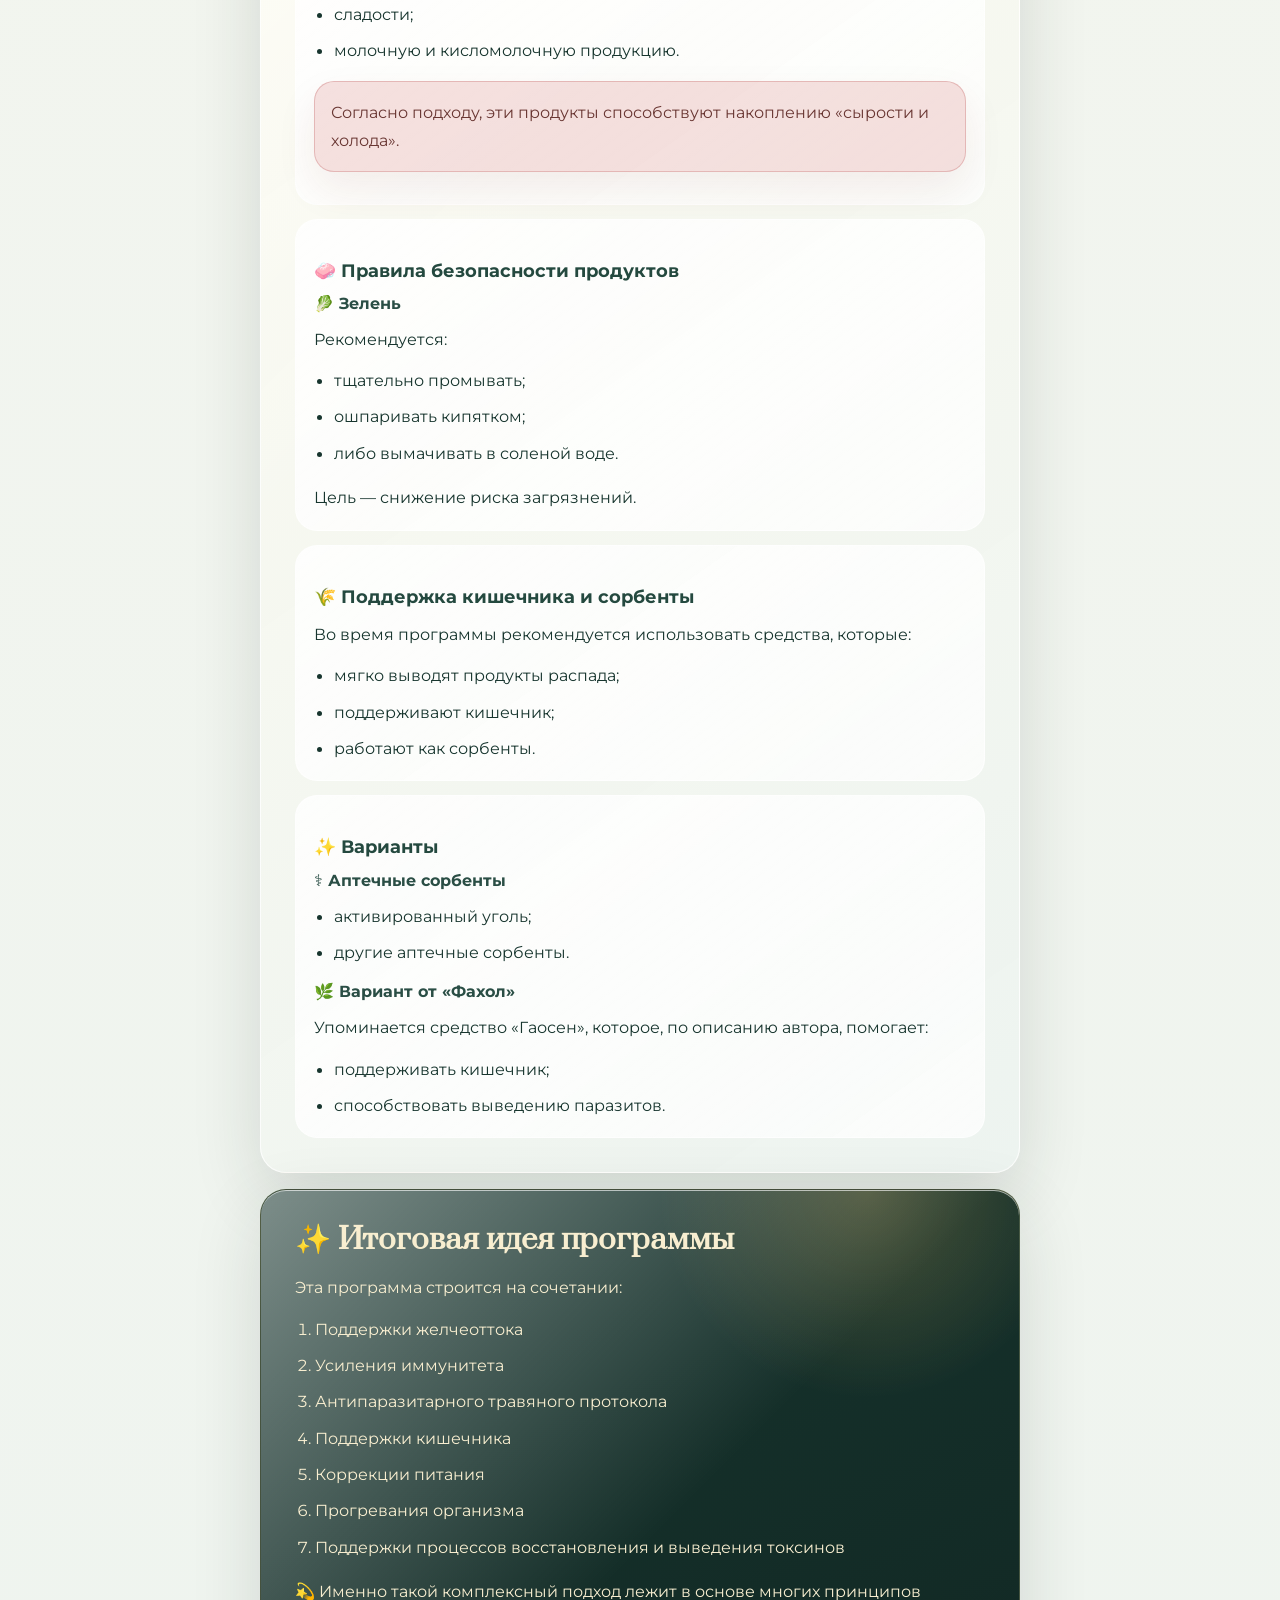
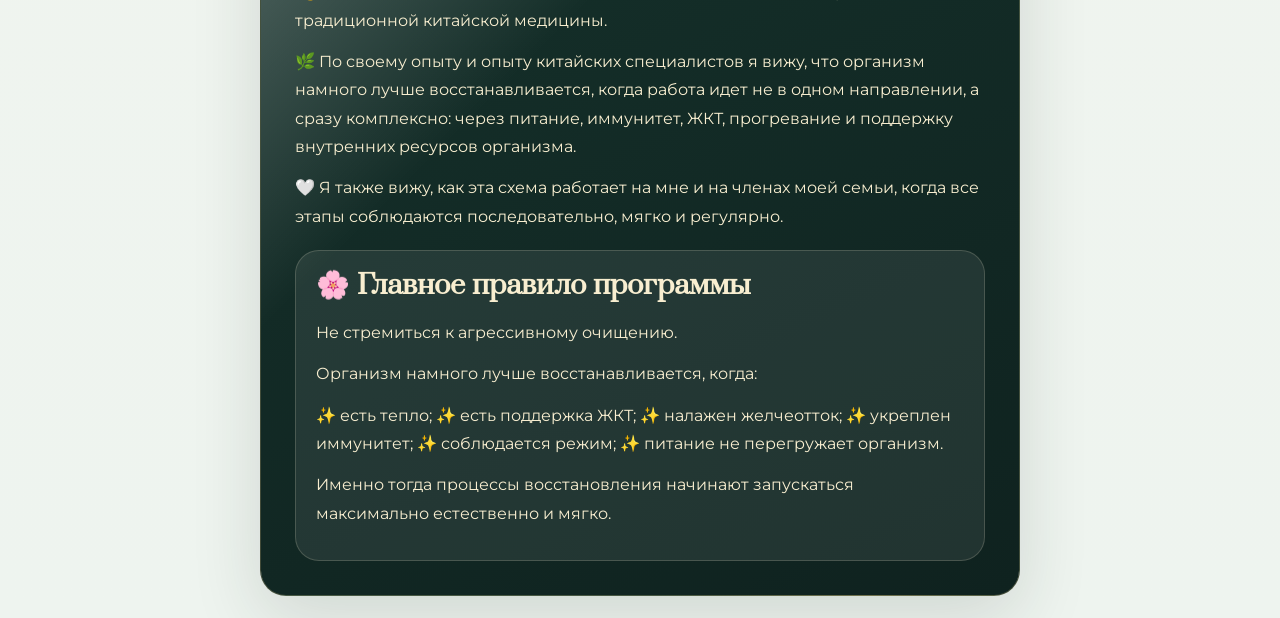
==== commit 22a7c047: "Update index.html" ====
--- a/index.html
+++ b/index.html
@@ -6,7 +6,7 @@
   <title>Антипаразитарная программа</title>
   <link rel="preconnect" href="https://fonts.googleapis.com">
   <link rel="preconnect" href="https://fonts.gstatic.com" crossorigin>
-  <link href="https://fonts.googleapis.com/css2?family=Manrope:wght@400;500;600;700;800&family=Playfair+Display:wght@700;800&display=swap" rel="stylesheet">
+  <link href="https://fonts.googleapis.com/css2?family=Montserrat:wght@400;500;600;700;800&family=Prata&display=swap" rel="stylesheet">
   <link rel="stylesheet" href="styles.css">
 </head>
 <body>
@@ -16,7 +16,6 @@
         <img src="assets/hero-wellness.png" alt="">
       </div>
       <div class="hero-content">
-        <p class="eyebrow">Структурированный гид</p>
         <h1><span>Антипаразитарная</span><span>программа</span></h1>
         <p class="hero-subtitle">Комплексный подход к восстановлению организма</p>
       </div>
@@ -24,24 +23,19 @@
 
     <section class="intro glass-block">
       <p>🌿 Мягкая система поддержки организма на основе принципов ТКМ, восстановления ЖКТ, иммунитета и внутренних ресурсов организма.</p>
-    </section>
-
-    <section class="warning-block">
-      <strong>Важно</strong>
-      <p>Материал носит информационный характер и не заменяет консультацию врача. Перед применением трав, БАДов, прогреваний, сорбентов или изменением питания важно учитывать состояние здоровья, диагнозы, беременность, лекарства и индивидуальные противопоказания.</p>
     </section>
 
     <nav class="pill-nav" aria-label="Разделы программы">
       <a href="#idea">Идея</a>
       <a href="#stage-1">Желчеотток</a>
       <a href="#stage-2">Иммунитет</a>
-      <a href="#stage-3">Сбор</a>
-      <a href="#support">Поддержка</a>
+      <a href="#stage-3">Рецепт сбора</a>
+      <a href="#support">Рекомендации</a>
       <a href="#final">Итог</a>
     </nav>
 
     <section id="idea" class="content-card card-sage">
-      <div class="section-kicker">🌱 Основная идея подхода</div>
+      <h2>🌱 Основная идея подхода</h2>
       <p>Считается, что паразитарная нагрузка особенно активно проявляется в организме, где накоплены так называемые «холод» и «сырость». Это может выражаться в постоянной усталости, тяжести после еды, снижении энергии, проблемах с пищеварением, высыпаниях, отечности и снижении иммунной защиты организма.</p>
       <p>Поэтому антипаразитарная программа должна быть не агрессивной, а комплексной и мягкой. Главная задача — не просто воздействовать на паразитов, а создать в организме условия, в которых ему будет легче самостоятельно очищаться и восстанавливаться.</p>
       <div class="lux-list">
@@ -284,11 +278,11 @@
     </section>
 
     <section class="content-card card-ivory">
-      <h2>Питание во время программы</h2>
+      <h2>🥗 Питание во время программы</h2>
       <p>Питание в этот период играет ключевую роль. Очень важно не создавать в организме среду, которая будет поддерживать воспаление, застой и процессы брожения.</p>
 
       <article class="mini-panel">
-        <h3>Что рекомендуется исключить</h3>
+        <h3>🚫 Что рекомендуется исключить</h3>
         <p>Полностью убрать:</p>
         <ul>
           <li>белую муку;</li>
@@ -304,8 +298,8 @@
       </article>
 
       <article class="mini-panel">
-        <h3>Правила безопасности продуктов</h3>
-        <h4>Зелень</h4>
+        <h3>🧼 Правила безопасности продуктов</h3>
+        <h4>🥬 Зелень</h4>
         <p>Рекомендуется:</p>
         <ul>
           <li>тщательно промывать;</li>
@@ -316,7 +310,7 @@
       </article>
 
       <article class="mini-panel">
-        <h3>Поддержка кишечника и сорбенты</h3>
+        <h3>🌾 Поддержка кишечника и сорбенты</h3>
         <p>Во время программы рекомендуется использовать средства, которые:</p>
         <ul>
           <li>мягко выводят продукты распада;</li>
@@ -326,13 +320,13 @@
       </article>
 
       <article class="mini-panel">
-        <h3>Варианты</h3>
-        <h4>Аптечные сорбенты</h4>
+        <h3>✨ Варианты</h3>
+        <h4>⚕️ Аптечные сорбенты</h4>
         <ul>
           <li>активированный уголь;</li>
           <li>другие аптечные сорбенты.</li>
         </ul>
-        <h4>Вариант от «Fohow</h4>
+        <h4>🌿 Вариант от «Фахол»</h4>
         <p>Упоминается средство «Гаосен», которое, по описанию автора, помогает:</p>
         <ul>
           <li>поддерживать кишечник;</li>
@@ -342,7 +336,7 @@
     </section>
 
     <section id="final" class="content-card card-night">
-      <div class="section-kicker">✨ Итоговая идея программы</div>
+      <h2>✨ Итоговая идея программы</h2>
       <p>Эта программа строится на сочетании:</p>
       <ol>
         <li>Поддержки желчеоттока</li>
--- a/styles.css
+++ b/styles.css
@@ -0,0 +1,471 @@
+:root {
+  color-scheme: light;
+  --ink: #17352e;
+  --muted: #66766f;
+  --cream: #fbf7ee;
+  --paper: rgba(255, 252, 242, 0.92);
+  --gold: #d9aa52;
+  --gold-soft: rgba(239, 202, 126, 0.26);
+  --red-glass: rgba(190, 45, 45, 0.14);
+  --red-border: rgba(160, 24, 24, 0.2);
+  --shadow: 0 22px 70px rgba(30, 45, 38, 0.14);
+  --radius: 26px;
+}
+
+* {
+  box-sizing: border-box;
+}
+
+html {
+  scroll-behavior: smooth;
+}
+
+body {
+  margin: 0;
+  font-family: "Montserrat", system-ui, -apple-system, BlinkMacSystemFont, "Segoe UI", sans-serif;
+  color: var(--ink);
+  background:
+    radial-gradient(circle at 15% 0%, rgba(224, 190, 112, 0.28), transparent 32rem),
+    radial-gradient(circle at 90% 12%, rgba(88, 150, 131, 0.18), transparent 26rem),
+    linear-gradient(180deg, #f5efe1 0%, #fbf7ee 36%, #eef4ef 100%);
+}
+
+.glass-block,
+.warning-block,
+.content-card {
+  animation: rise-in 0.46s ease both;
+}
+
+.hero-media img {
+  animation: hero-drift 14s ease-in-out infinite alternate;
+  transform-origin: center;
+}
+
+.content-card:nth-of-type(2n),
+.warning-block:nth-of-type(2n) {
+  animation-delay: 0.06s;
+}
+
+.content-card:nth-of-type(3n) {
+  animation-delay: 0.12s;
+}
+
+body::before {
+  content: "";
+  position: fixed;
+  inset: 0;
+  pointer-events: none;
+  opacity: 0.4;
+  background-image:
+    linear-gradient(rgba(31, 63, 53, 0.045) 1px, transparent 1px),
+    linear-gradient(90deg, rgba(31, 63, 53, 0.04) 1px, transparent 1px);
+  background-size: 28px 28px;
+  mask-image: linear-gradient(to bottom, black, transparent 84%);
+}
+
+.page-shell {
+  width: min(100%, 480px);
+  margin: 0 auto;
+  padding: 12px 14px 34px;
+}
+
+.hero {
+  position: relative;
+  min-height: 92vh;
+  overflow: hidden;
+  border-radius: 0 0 34px 34px;
+  background: #172d27;
+  box-shadow: var(--shadow);
+  display: flex;
+  align-items: flex-end;
+}
+
+.hero-media {
+  position: absolute;
+  inset: 0;
+}
+
+.hero-media img {
+  width: 100%;
+  height: 100%;
+  object-fit: cover;
+  display: block;
+  filter: saturate(1.05) contrast(1.02);
+}
+
+.hero::after {
+  content: "";
+  position: absolute;
+  inset: 0;
+  background:
+    linear-gradient(180deg, rgba(10, 22, 19, 0.02) 0%, rgba(10, 22, 19, 0.34) 45%, rgba(10, 22, 19, 0.82) 100%),
+    radial-gradient(circle at 75% 22%, rgba(255, 234, 170, 0.26), transparent 15rem);
+}
+
+.hero-content {
+  position: relative;
+  z-index: 1;
+  padding: 0 22px 40px;
+  color: #fff7df;
+}
+
+.eyebrow,
+.section-kicker,
+.stage-label {
+  margin: 0 0 12px;
+  font-size: 0.76rem;
+  font-weight: 800;
+  letter-spacing: 0.08em;
+  text-transform: uppercase;
+}
+
+.hero h1 {
+  margin: 0;
+  font-family: "Prata", Georgia, serif;
+  width: min(100%, 340px);
+  font-size: 1.88rem;
+  line-height: 1.08;
+  letter-spacing: 0;
+  text-wrap: balance;
+  overflow-wrap: normal;
+}
+
+.hero h1 span {
+  display: block;
+}
+
+.hero-subtitle {
+  width: min(100%, 320px);
+  margin: 18px 0 0;
+  font-size: 1.02rem;
+  line-height: 1.55;
+  color: rgba(255, 247, 223, 0.82);
+}
+
+.glass-block,
+.content-card,
+.warning-block {
+  position: relative;
+  margin-top: 16px;
+  border-radius: var(--radius);
+}
+
+.glass-block {
+  padding: 20px;
+  background: rgba(255, 255, 255, 0.48);
+  border: 1px solid rgba(255, 255, 255, 0.72);
+  backdrop-filter: blur(18px);
+  box-shadow: 0 18px 50px rgba(38, 54, 46, 0.08);
+}
+
+.intro p {
+  margin: 0;
+  font-size: 1.06rem;
+  line-height: 1.65;
+  font-weight: 700;
+}
+
+.warning-block {
+  padding: 18px;
+  background: var(--red-glass);
+  border: 1px solid var(--red-border);
+  box-shadow: 0 18px 40px rgba(120, 40, 30, 0.08);
+}
+
+.warning-block strong {
+  display: block;
+  margin-bottom: 8px;
+  color: #8c2824;
+  font-weight: 800;
+}
+
+.warning-block p {
+  margin: 0;
+  color: #693632;
+}
+
+.warning-block.compact {
+  margin: 14px 0;
+  padding: 16px;
+  border-radius: 20px;
+}
+
+.pill-nav {
+  position: sticky;
+  top: 0;
+  z-index: 5;
+  display: grid;
+  grid-template-columns: repeat(2, minmax(0, 1fr));
+  gap: 9px;
+  padding: 12px 0 10px;
+  background: linear-gradient(180deg, rgba(245, 239, 225, 0.96), rgba(245, 239, 225, 0.82) 72%, transparent);
+  backdrop-filter: blur(12px);
+}
+
+.pill-nav a {
+  min-height: 44px;
+  display: inline-flex;
+  align-items: center;
+  justify-content: center;
+  padding: 0 10px;
+  border-radius: 999px;
+  color: #fdf2d0;
+  text-decoration: none;
+  font-size: 0.68rem;
+  font-weight: 800;
+  text-align: center;
+  white-space: normal;
+  line-height: 1.15;
+  background: rgba(25, 52, 44, 0.92);
+  border: 1px solid rgba(247, 218, 148, 0.3);
+  box-shadow: 0 12px 28px rgba(25, 52, 44, 0.16);
+  transition: transform 0.22s ease, background-color 0.22s ease, box-shadow 0.22s ease;
+}
+
+.pill-nav a:active {
+  transform: scale(0.96);
+  background: rgba(43, 84, 70, 0.94);
+  box-shadow: 0 8px 18px rgba(25, 52, 44, 0.12);
+}
+
+.content-card {
+  padding: 24px 20px;
+  background: var(--paper);
+  border: 1px solid rgba(255, 255, 255, 0.78);
+  box-shadow: var(--shadow), inset 0 1px 0 rgba(255, 255, 255, 0.62);
+  overflow: hidden;
+}
+
+.content-card::before {
+  content: "";
+  position: absolute;
+  inset: 0;
+  pointer-events: none;
+  border-radius: inherit;
+  background: linear-gradient(135deg, rgba(255, 255, 255, 0.44), transparent 42%);
+}
+
+.content-card > * {
+  position: relative;
+}
+
+.content-card h2,
+.content-card h3,
+.content-card h4 {
+  letter-spacing: 0;
+}
+
+.content-card h2 {
+  margin: 0 0 16px;
+  font-family: "Prata", Georgia, serif;
+  font-size: 1.82rem;
+  line-height: 1.13;
+  color: #193a32;
+  text-wrap: balance;
+}
+
+.content-card h3 {
+  margin: 22px 0 12px;
+  font-size: 1.12rem;
+  line-height: 1.25;
+  color: #24493f;
+}
+
+.content-card h4 {
+  margin: 0 0 10px;
+  font-size: 1rem;
+  line-height: 1.3;
+  color: #2a4e45;
+}
+
+.content-card p,
+.content-card li {
+  font-size: 1.02rem;
+  line-height: 1.74;
+}
+
+.content-card p {
+  margin: 0 0 13px;
+}
+
+.content-card ul,
+.content-card ol {
+  margin: 10px 0 16px;
+  padding-left: 1.28rem;
+}
+
+.content-card li + li {
+  margin-top: 8px;
+}
+
+.lux-list {
+  margin-top: 18px;
+  padding: 18px;
+  border-radius: 22px;
+  background: rgba(255, 255, 255, 0.54);
+  border: 1px solid rgba(255, 255, 255, 0.7);
+}
+
+.lux-list p {
+  font-weight: 800;
+}
+
+.mini-panel {
+  margin-top: 14px;
+  padding: 18px;
+  border-radius: 22px;
+  background:
+    linear-gradient(145deg, rgba(255, 255, 255, 0.64), rgba(255, 255, 255, 0.38)),
+    rgba(255, 255, 255, 0.54);
+  border: 1px solid rgba(255, 255, 255, 0.7);
+  transition: transform 0.28s ease, box-shadow 0.28s ease;
+}
+
+.mini-panel:active {
+  transform: translateY(-2px);
+  box-shadow: 0 14px 34px rgba(35, 52, 45, 0.1);
+}
+
+.mini-panel p:last-child,
+.mini-panel ul:last-child,
+.mini-panel ol:last-child {
+  margin-bottom: 0;
+}
+
+.card-sage {
+  background:
+    linear-gradient(145deg, rgba(230, 241, 227, 0.96), rgba(248, 250, 239, 0.95)),
+    #f8faf0;
+}
+
+.card-gold {
+  background:
+    radial-gradient(circle at 100% 0%, rgba(230, 177, 77, 0.32), transparent 13rem),
+    linear-gradient(145deg, rgba(255, 248, 221, 0.97), rgba(239, 248, 237, 0.95));
+}
+
+.card-blue {
+  background:
+    radial-gradient(circle at 4% 0%, rgba(86, 155, 178, 0.26), transparent 12rem),
+    linear-gradient(145deg, rgba(233, 247, 247, 0.96), rgba(250, 247, 232, 0.96));
+}
+
+.card-herbal {
+  background:
+    radial-gradient(circle at 90% 10%, rgba(98, 150, 98, 0.28), transparent 12rem),
+    linear-gradient(145deg, rgba(236, 247, 226, 0.98), rgba(253, 249, 235, 0.96));
+}
+
+.card-coral {
+  background:
+    radial-gradient(circle at 100% 8%, rgba(214, 95, 80, 0.18), transparent 13rem),
+    linear-gradient(145deg, rgba(255, 245, 232, 0.98), rgba(239, 248, 236, 0.95));
+}
+
+.card-ivory {
+  background:
+    radial-gradient(circle at 15% 0%, rgba(210, 176, 100, 0.2), transparent 12rem),
+    linear-gradient(145deg, rgba(255, 252, 241, 0.98), rgba(236, 243, 239, 0.96));
+}
+
+.card-night {
+  color: #f8eed0;
+  background:
+    radial-gradient(circle at 80% 0%, rgba(231, 189, 102, 0.26), transparent 13rem),
+    linear-gradient(155deg, #17352e 0%, #0f221f 100%);
+  border-color: rgba(246, 218, 148, 0.22);
+}
+
+.card-night h2,
+.card-night h3,
+.card-night h4,
+.card-night p,
+.card-night li,
+.card-night .section-kicker {
+  color: #f8eed0;
+}
+
+.card-night .final-rule {
+  margin-top: 20px;
+  padding: 20px;
+  border-radius: 24px;
+  background: rgba(255, 255, 255, 0.08);
+  border: 1px solid rgba(248, 238, 208, 0.18);
+}
+
+.card-night .final-rule h2 {
+  font-size: 1.7rem;
+}
+
+@media (min-width: 760px) {
+  .page-shell {
+    width: min(100%, 1120px);
+    padding: 22px;
+  }
+
+  .hero {
+    min-height: 680px;
+    border-radius: 36px;
+  }
+
+  .hero-content {
+    padding: 0 54px 58px;
+  }
+
+  .hero h1 {
+    width: min(760px, 92%);
+    font-size: 5.4rem;
+    line-height: 0.9;
+  }
+
+  .content-card,
+  .glass-block,
+  .warning-block {
+    width: min(760px, 100%);
+    margin-left: auto;
+    margin-right: auto;
+  }
+
+  .content-card {
+    padding: 34px;
+  }
+
+  .pill-nav {
+    width: min(760px, 100%);
+    margin: 0 auto;
+    grid-template-columns: repeat(6, minmax(0, 1fr));
+  }
+}
+
+@keyframes rise-in {
+  from {
+    opacity: 0.92;
+    transform: translateY(10px);
+  }
+
+  to {
+    opacity: 1;
+    transform: translateY(0);
+  }
+}
+
+@keyframes hero-drift {
+  from {
+    transform: scale(1.02) translateY(0);
+  }
+
+  to {
+    transform: scale(1.08) translateY(-10px);
+  }
+}
+
+@media (prefers-reduced-motion: reduce) {
+  *,
+  *::before,
+  *::after {
+    animation-duration: 0.01ms !important;
+    animation-iteration-count: 1 !important;
+    scroll-behavior: auto !important;
+    transition-duration: 0.01ms !important;
+  }
+}
